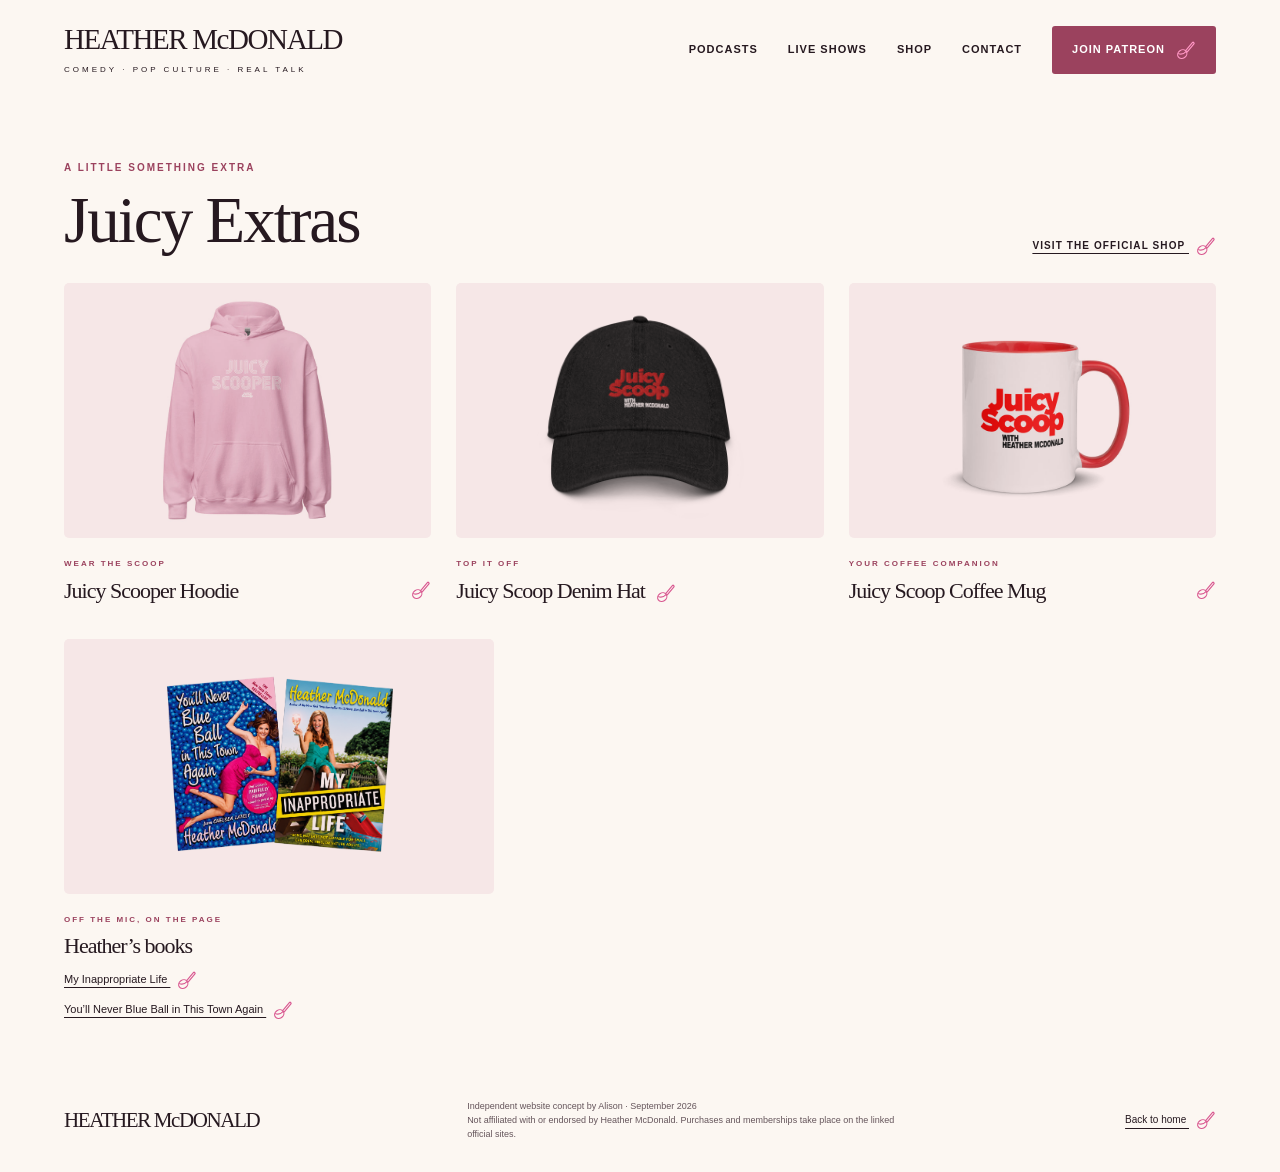
==== shop.html @ 8f09fab6 "Add Juicy Extras page and refine reference imagery and icons" ====
<!doctype html>
<html lang="en"><head><meta charset="utf-8"><meta name="viewport" content="width=device-width,initial-scale=1"><meta name="theme-color" content="#faf4ef"><meta name="description" content="Comedy, pop culture and real talk with Heather McDonald. Explore Juicy Scoop, Juicy Crimes, live shows and Juicy Extras."><title>Juicy Extras | Heather McDonald</title><link rel="icon" href="favicon.svg" type="image/svg+xml"><link rel="stylesheet" href="styles.css?v=20260922-9"><script src="script.js" defer></script></head>
<body id="top"><a class="skip" href="#main">Skip to content</a><header class="header"><a class="brand" href="index.html">HEATHER McDONALD<span>COMEDY · POP CULTURE · REAL TALK</span></a><button class="menu" type="button" aria-expanded="false" aria-controls="navigation">Menu <span aria-hidden="true">☰</span></button><nav id="navigation" aria-label="Main navigation"><a href="index.html#podcasts">Podcasts</a><a href="index.html#live">Live shows</a><a href="shop.html">Shop</a><a href="https://heathermcdonald.net/#contact">Contact</a><a class="nav-join" href="https://www.patreon.com/cw/juicyscoop">Join Patreon <span aria-hidden="true"><svg class="scoop-icon" viewBox="0 0 32 32" aria-hidden="true" fill="none" stroke="currentColor" stroke-width="1.7"><path d="m17 17 10-12c1-1 3 1 2 2L19 19"/><ellipse cx="12" cy="22" rx="7" ry="6" transform="rotate(-35 12 22)"/><path d="M6 21c4 2 8 1 12-3"/></svg></span></a></nav></header>
<main id="main" class="extras-page"><section class="shop section" id="products"><div class="section-heading"><div><p class="eyebrow">A little something extra</p><h1>Juicy Extras</h1></div><a class="text-link" href="https://juicyscoopshop.com/">Visit the official shop <svg class="scoop-icon" viewBox="0 0 32 32" aria-hidden="true" fill="none" stroke="currentColor" stroke-width="1.7"><path d="m17 17 10-12c1-1 3 1 2 2L19 19"/><ellipse cx="12" cy="22" rx="7" ry="6" transform="rotate(-35 12 22)"/><path d="M6 21c4 2 8 1 12-3"/></svg></a></div><div class="products"><article class="product"><a class="product-image" href="https://juicyscoopshop.com/products/official-juicy-scooper-hoodie"><img src="assets/hoodie.jpg" alt="Official Juicy Scooper light pink hoodie" loading="lazy" width="600" height="600"></a><p class="eyebrow">Wear the scoop</p><h3><a href="https://juicyscoopshop.com/products/official-juicy-scooper-hoodie">Juicy Scooper Hoodie <span aria-hidden="true"><svg class="scoop-icon" viewBox="0 0 32 32" aria-hidden="true" fill="none" stroke="currentColor" stroke-width="1.7"><path d="m17 17 10-12c1-1 3 1 2 2L19 19"/><ellipse cx="12" cy="22" rx="7" ry="6" transform="rotate(-35 12 22)"/><path d="M6 21c4 2 8 1 12-3"/></svg></span></a></h3></article><article class="product"><a class="product-image" href="https://juicyscoopshop.com/products/juicy-scoop-with-heather-mcdonald-denim-hat?variant=46493162897695"><img src="assets/hat.jpg" alt="Black Juicy Scoop denim hat with red and white embroidery" width="600" height="600"></a><p class="eyebrow">Top it off</p><h3><a href="https://juicyscoopshop.com/products/juicy-scoop-with-heather-mcdonald-denim-hat?variant=46493162897695">Juicy Scoop Denim Hat <svg class="scoop-icon" viewBox="0 0 32 32" aria-hidden="true" fill="none" stroke="currentColor" stroke-width="1.7"><path d="m17 17 10-12c1-1 3 1 2 2L19 19"/><ellipse cx="12" cy="22" rx="7" ry="6" transform="rotate(-35 12 22)"/><path d="M6 21c4 2 8 1 12-3"/></svg></a></h3></article><article class="product"><a class="product-image" href="https://juicyscoopshop.com/products/juicy-scoop-with-heather-mcdonald-coffee-mug"><img src="assets/mug.jpg" alt="Juicy Scoop white coffee mug with a red interior" loading="lazy" width="600" height="600"></a><p class="eyebrow">Your coffee companion</p><h3><a href="https://juicyscoopshop.com/products/juicy-scoop-with-heather-mcdonald-coffee-mug">Juicy Scoop Coffee Mug <span aria-hidden="true"><svg class="scoop-icon" viewBox="0 0 32 32" aria-hidden="true" fill="none" stroke="currentColor" stroke-width="1.7"><path d="m17 17 10-12c1-1 3 1 2 2L19 19"/><ellipse cx="12" cy="22" rx="7" ry="6" transform="rotate(-35 12 22)"/><path d="M6 21c4 2 8 1 12-3"/></svg></span></a></h3></article><article class="product books"><div class="product-image"><img src="assets/books.png" alt="Heather’s memoirs: You’ll Never Blue Ball in This Town Again and My Inappropriate Life" loading="lazy" width="1466" height="1078"></div><p class="eyebrow">Off the mic, on the page</p><h3>Heather’s books</h3><a class="book-link" href="https://www.simonandschuster.com/books/My-Inappropriate-Life/Heather-McDonald/9781451672237">My Inappropriate Life <svg class="scoop-icon" viewBox="0 0 32 32" aria-hidden="true" fill="none" stroke="currentColor" stroke-width="1.7"><path d="m17 17 10-12c1-1 3 1 2 2L19 19"/><ellipse cx="12" cy="22" rx="7" ry="6" transform="rotate(-35 12 22)"/><path d="M6 21c4 2 8 1 12-3"/></svg></a><a class="book-link" href="https://www.simonandschuster.com/books/Youll-Never-Blue-Ball-in-This-Town-Again/Heather-McDonald/9781439176283">You’ll Never Blue Ball in This Town Again <svg class="scoop-icon" viewBox="0 0 32 32" aria-hidden="true" fill="none" stroke="currentColor" stroke-width="1.7"><path d="m17 17 10-12c1-1 3 1 2 2L19 19"/><ellipse cx="12" cy="22" rx="7" ry="6" transform="rotate(-35 12 22)"/><path d="M6 21c4 2 8 1 12-3"/></svg></a></article></div></section>
</main><footer><a class="brand" href="index.html">HEATHER McDONALD</a><p>Independent website concept by Alison · September 2026<br>Not affiliated with or endorsed by Heather McDonald. Purchases and memberships take place on the linked official sites.</p><a href="index.html">Back to home <svg class="scoop-icon" viewBox="0 0 32 32" aria-hidden="true" fill="none" stroke="currentColor" stroke-width="1.7"><path d="m17 17 10-12c1-1 3 1 2 2L19 19"/><ellipse cx="12" cy="22" rx="7" ry="6" transform="rotate(-35 12 22)"/><path d="M6 21c4 2 8 1 12-3"/></svg></a></footer></body></html>
---- styles.css ----
:root{--paper:#fcf7f2;--ink:#261920;--berry:#9b425e;--blush:#f5e0e2;--line:#dfc7cb;--muted:#65555b}*{box-sizing:border-box}html{scroll-behavior:smooth;scroll-padding-top:25px}body{margin:0;color:var(--ink);background:var(--paper);font:15px/1.6 Arial,Helvetica,sans-serif}a{color:inherit;text-underline-offset:5px}a,button{-webkit-tap-highlight-color:transparent}a:focus-visible,button:focus-visible{outline:3px solid #286ca0;outline-offset:5px}button{font:inherit}img{display:block;max-width:100%}.skip{position:absolute;left:20px;top:-80px;z-index:20;background:white;padding:10px}.skip:focus{top:10px}.header{min-height:100px;max-width:1600px;margin:auto;display:flex;align-items:center;justify-content:space-between;gap:30px;padding:20px 5%}.brand{font:29px/1.05 Georgia,'Times New Roman',serif;letter-spacing:-1.4px;text-decoration:none;white-space:nowrap}.brand span{display:block;font:8px/1.5 Arial,sans-serif;letter-spacing:3px;margin-top:10px}.header nav{display:flex;align-items:center;gap:30px}.header nav a{text-decoration:none;font-size:11px;letter-spacing:1px;text-transform:uppercase;font-weight:700}.header nav a:hover{color:var(--berry)}.header .nav-join{padding:13px 20px;background:var(--berry);color:white;border-radius:3px}.menu{display:none}.hero{position:relative;display:grid;grid-template-columns:54% 46%;background:#f2dedc;max-width:1600px;margin:auto;overflow:hidden}.hero-copy{z-index:1;padding:50px 0 54px 12%;background:linear-gradient(90deg,#faf2ed 50%,#f7e8e3);align-self:stretch}.eyebrow{font-size:10px;letter-spacing:2px;text-transform:uppercase;font-weight:700;color:var(--berry);margin:0 0 15px}h1,h2,h3{font-family:Georgia,'Times New Roman',serif;font-weight:400}h1{font-size:clamp(58px,5.4vw,86px);line-height:.99;letter-spacing:-4px;margin:18px 0 22px}h1 em,h2 em{color:var(--berry);font-weight:400}h1 em{letter-spacing:-4.5px}.intro{max-width:460px;margin:0 20px 27px 0;font-size:15px;line-height:1.65}.hero-photo{position:relative;min-width:0}.hero-photo img{width:100%;height:100%;object-fit:cover;object-position:53% center}.hero-photo:after{content:'';position:absolute;inset:0;background:linear-gradient(90deg,#f7e8e3 0,transparent 13%);pointer-events:none}.hero-side{position:absolute;left:25px;bottom:50px;font-size:8px;letter-spacing:2px;writing-mode:vertical-rl;transform:rotate(180deg)}.actions{display:flex;gap:12px;flex-wrap:wrap}.button{display:inline-flex;align-items:center;justify-content:space-between;gap:22px;min-height:48px;padding:13px 22px;background:var(--berry);color:white;border:1px solid var(--berry);border-radius:3px;font-size:10px;font-weight:700;letter-spacing:1.2px;text-transform:uppercase;text-decoration:none;transition:background .2s}.button:hover{background:#77324a;color:white}.secondary{background:transparent;color:var(--ink);border-color:#746167}.quick-links{max-width:1440px;margin:auto;display:flex;justify-content:center;align-items:center;gap:45px;padding:22px 30px;border-bottom:1px solid var(--line)}.quick-links>span{font-size:9px;letter-spacing:1.6px;color:var(--muted)}.quick-links a{font-size:12px;font-weight:700;text-decoration:none}.quick-links small{display:block;font-size:9px;color:var(--muted);font-weight:400}.section{max-width:1440px;padding:48px 5%;margin:auto}.section-heading{display:flex;justify-content:space-between;align-items:end;gap:30px;margin-bottom:26px}.section-heading .eyebrow{margin-bottom:8px}h2{font-size:44px;line-height:1.12;letter-spacing:-1.8px;margin:0}p{margin-top:0}.section-heading>p{font-size:13px;color:var(--muted);margin-bottom:3px}.podcast-grid{display:grid;grid-template-columns:1fr 1fr;gap:24px}.podcast{display:grid;grid-template-columns:46% 54%;align-items:center;background:#f8e8e9;border-radius:5px;overflow:hidden}.cover{display:block;padding:16px}.cover img{aspect-ratio:1;object-fit:contain;border-radius:3px}.podcast-copy{padding:22px 25px 22px 8px}.podcast-copy .eyebrow{font-size:8px;letter-spacing:1.2px;margin-bottom:9px}h3{font-size:30px;letter-spacing:-1px;line-height:1.1;margin:0 0 13px}.podcast-copy p:not(.eyebrow){font-size:12px;line-height:1.6;color:var(--muted);margin-bottom:17px}.text-link{font-size:10px;text-transform:uppercase;letter-spacing:1.1px;font-weight:700;white-space:nowrap}.two-up{display:grid;grid-template-columns:1fr 1fr;gap:24px;padding-top:0;padding-bottom:0}.two-up article{padding:34px 38px;border:1px solid var(--line);border-radius:5px}.two-up p:not(.eyebrow){font-size:13px;max-width:410px;margin:20px 0 24px}.two-up h2{font-size:43px}.live{background:#f5ece5}.membership{background:#8d4059;color:white}.membership .eyebrow,.membership h2 em{color:#ffe3e8}.light{background:#fff5ef;color:var(--ink);border-color:#fff5ef}.products{display:grid;grid-template-columns:repeat(3,1fr);gap:25px}.product-image{display:block;background:#f6e7e7;border-radius:5px;overflow:hidden;height:255px;margin-bottom:20px}.product-image img{width:100%;height:100%;object-fit:contain;mix-blend-mode:multiply;padding:10px}.books .product-image img{padding:24px}.product .eyebrow{font-size:8px;margin-bottom:8px}.product h3{font-size:22px;margin-bottom:10px}.product h3 a{text-decoration:none}.product h3 span{font:16px Arial;float:right}.book-link{display:block;font-size:11px;line-height:1.5;margin-top:8px}.social{padding-top:26px;padding-bottom:26px;display:flex;justify-content:center;gap:55px;align-items:center;background:#f5e7e2;border-top:1px solid var(--line);border-bottom:1px solid var(--line)}.social h2{font-size:35px;font-style:italic}.social-icons{display:flex;gap:20px}.social-icons a{display:grid;place-items:center;min-width:44px;min-height:44px}.social-icons svg{width:24px;height:24px;fill:currentColor}footer{max-width:1440px;margin:auto;padding:30px 5%;display:flex;align-items:center;justify-content:space-between;gap:35px}footer .brand{font-size:21px}footer p{font-size:9px;color:var(--muted);max-width:450px;margin:0}footer>a:last-child{font-size:10px;white-space:nowrap}@media(min-width:1500px){h1{font-size:86px}.wide-break{display:none}.hero-copy{padding-bottom:66px;padding-top:66px}}@media(max-width:1100px){.header{padding:20px 4%;min-height:90px}.brand{font-size:24px}.header nav{gap:18px}.hero-copy{padding-left:10%;padding-top:40px}h1{font-size:60px;letter-spacing:-3px}h1 em{letter-spacing:-3px}.hero-side{left:16px}.quick-links{gap:25px}.podcast{grid-template-columns:43% 57%}.podcast-copy{padding-right:16px}h3{font-size:27px}.product-image{height:220px}.two-up h2{font-size:36px}}@media(max-width:760px){.header{position:relative;flex-wrap:wrap;gap:15px;min-height:85px;padding:20px 6%}.brand{font-size:25px}.brand span{font-size:7px;letter-spacing:2.5px}.menu{display:block;min-height:44px;background:transparent;border:1px solid var(--line);border-radius:3px;font-size:11px;padding:8px 12px}.header nav{display:none;width:100%;flex-direction:column;align-items:stretch;gap:0;padding-top:5px}.header nav.open{display:flex}.header nav a{padding:14px 0;min-height:44px}.header .nav-join{margin-top:5px;text-align:center}.hero{grid-template-columns:1fr}.hero-copy{padding:34px 7% 35px;background:linear-gradient(110deg,#faf2ed,#f7e8e3)}h1{font-size:clamp(48px,9.5vw,68px);letter-spacing:-3px;margin:15px 0 20px}h1 em{letter-spacing:-2.8px}.wide-break{display:none}.hero .eyebrow{font-size:8px;letter-spacing:1.5px}.intro{font-size:14px;margin-right:0;max-width:540px}.hero-photo{height:360px}.hero-photo img{object-position:center 38%;object-fit:cover}.hero-photo:after,.hero-side{display:none}.button{font-size:9px;padding:12px 17px;gap:15px}.quick-links{display:grid;grid-template-columns:1fr 1fr;gap:8px 25px;padding:20px 7%}.quick-links>span{grid-column:1/-1;margin-bottom:5px}.quick-links a{display:flex;align-items:center;gap:6px;min-height:44px;font-size:11px}.quick-links small{font-size:8px}.section{padding:34px 6%}.section-heading{display:block;margin-bottom:20px}.section-heading>p{margin-top:14px}.section-heading>.text-link{display:inline-block;margin-top:16px}h2{font-size:36px}.podcast-grid{grid-template-columns:1fr;gap:16px}.podcast{grid-template-columns:44% 56%}.podcast-copy{padding:20px 15px 20px 5px}.podcast-copy h3{font-size:28px}.cover{padding:12px}.two-up{grid-template-columns:1fr;padding-top:0;padding-bottom:0;gap:16px}.two-up article{padding:28px}.products{grid-template-columns:1fr 1fr;gap:25px 16px}.product-image{height:190px;margin-bottom:16px}.product h3{font-size:21px;line-height:1.2}.product h3 span{float:none}.books{grid-column:1/-1}.books .product-image{height:260px}.social{gap:20px;flex-wrap:wrap;padding:25px}.social h2{font-size:32px}.social-icons{gap:12px}footer{flex-wrap:wrap;padding:28px 6%;gap:20px}footer p{order:3;width:100%}footer .brand{font-size:20px}footer>a:last-child{margin-left:auto}}@media(max-width:370px){.brand{font-size:21px}h1{font-size:44px}.hero-photo{height:310px}.product-image{height:160px}.podcast-copy h3{font-size:24px}.podcast-copy p:not(.eyebrow){font-size:11px}.actions{gap:8px}.button{padding:12px 14px}}@media(prefers-reduced-motion:reduce){html{scroll-behavior:auto}*{transition:none!important}}
.cover img{width:100%;height:auto;aspect-ratio:1;object-fit:contain}
.quick-links a{display:inline-flex;align-items:center;gap:6px}
/* Compact reference composition: three equal features below the hero. */
.feature-row{display:grid;grid-template-columns:repeat(3,minmax(0,1fr));max-width:1600px;margin:auto;padding:20px 3%;gap:18px}.feature-card{min-width:0;min-height:290px;background:#fbe4e9;border-radius:5px;padding:25px;overflow:hidden}.feature-card h2{font-size:clamp(25px,2.3vw,36px);line-height:1.12;letter-spacing:-1px;margin:0 0 17px}.feature-card .eyebrow{margin-bottom:21px}.feature-card p:not(.eyebrow){font-size:13px;line-height:1.6;margin-bottom:21px}.feature-card .text-link{display:inline-flex;align-items:center;min-height:35px;white-space:normal;line-height:1.4}.headphones{float:right;font-size:22px;line-height:12px}.mini-covers{display:flex;gap:12px;margin-bottom:9px}.mini-covers a{width:110px;max-width:44%}.mini-covers img{width:100%;height:auto;aspect-ratio:1;object-fit:contain;border-radius:2px}.live-card,.shop-card{display:grid;grid-template-columns:minmax(0,1fr) 34%;gap:14px;align-items:center}.live-card{background:#f4ece5;padding-right:12px}.feature-copy{min-width:0}.stage-photo{height:255px;overflow:hidden}.stage-photo img{width:100%;height:100%;object-fit:cover;object-position:85% center}.shop-card{padding-right:0;grid-template-columns:minmax(0,1fr) 35%}.merch-photo{display:block;height:255px}.merch-photo img{width:100%;height:100%;object-fit:cover;object-position:center;mix-blend-mode:multiply}.social{max-width:1600px}@media(max-width:1100px) and (min-width:761px){.feature-row{gap:12px;padding:18px 2%}.feature-card{padding:20px 16px}.live-card,.shop-card{padding-right:8px;grid-template-columns:minmax(0,1fr) 30%;gap:8px}.feature-card h2{font-size:25px}.stage-photo,.merch-photo{height:260px}.feature-card .eyebrow{font-size:9px;letter-spacing:1.3px}}@media(max-width:760px){.feature-row{grid-template-columns:1fr;padding:20px 6%;gap:16px}.feature-card{min-height:0;padding:25px}.feature-card h2{font-size:31px}.mini-covers a{width:115px}.live-card,.shop-card{grid-template-columns:minmax(0,1fr) 34%;padding-right:12px}.stage-photo,.merch-photo{height:235px}.feature-card .eyebrow{margin-bottom:17px}}
.stage-photo img{object-position:65% center;transform:scale(1.12)}
/* Match the supplied compact image-led reference proportions. */
.feature-row{padding:20px 3%;gap:22px}.feature-card{height:310px;min-height:0;padding:24px;border-radius:12px;box-shadow:0 3px 16px #8d405908}.feature-card h2{font-size:clamp(26px,2.4vw,40px);letter-spacing:-1.4px;margin-bottom:17px}.feature-card .eyebrow{margin-bottom:12px}.podcast-card{display:flex;flex-direction:column}.podcast-card h2{font-size:clamp(25px,2.2vw,35px);max-width:90%;margin:0 0 15px}.headphones{position:absolute;right:22px;top:20px;width:43px;height:43px;border:1px solid #bd9865;border-radius:50%;padding:8px;color:#a68152}.headphones svg{width:100%;height:100%}.podcast-card{position:relative}.mini-covers{gap:13px;margin:0 0 6px;flex:1;min-height:0}.mini-covers a{width:50%;max-width:none;min-width:0;height:100%;overflow:hidden;background:#fff8f4;border-radius:5px}.mini-covers img{width:100%;height:100%;object-fit:contain;aspect-ratio:auto}.podcast-card>.text-link{margin-top:auto;flex-shrink:0}.live-card{grid-template-columns:minmax(0,1fr) 50%;gap:12px;padding:6px 6px 6px 24px}.live-card .feature-copy{height:100%;display:flex;flex-direction:column;padding:18px 0 6px}.live-card h2{font-size:clamp(29px,2.65vw,43px)}.live-card .text-link{margin-top:auto}.stage-photo{height:100%;border-radius:6px}.stage-photo img{object-position:65% center;transform:scale(1.15)}.shop-card{position:relative;grid-template-columns:43% 57%;gap:0;padding:24px 0 24px 24px}.shop-card .feature-copy{height:100%;display:flex;flex-direction:column;position:relative;z-index:1}.shop-card .text-link{margin-top:auto}.shop-card h2{font-size:clamp(32px,3vw,47px)}.shop-card p:not(.eyebrow){font-size:12px}.merch-photo{position:relative;height:100%;min-width:0}.merch-photo>img{height:100%;width:135%;max-width:none;object-fit:contain;position:absolute;left:-15%;top:-16%;mix-blend-mode:multiply}.merch-photo .merch-mug{width:72%;height:54%;left:23%;top:54%;object-fit:contain}.feature-card p:not(.eyebrow){font-size:12px}.quick-links{border-top:1px solid var(--line)}@media(min-width:1600px){.feature-card{height:330px}}@media(max-width:1000px) and (min-width:761px){.feature-row{gap:12px;padding:16px 2%}.feature-card{height:285px;padding:18px}.podcast-card h2{font-size:24px;max-width:100%}.headphones{display:none}.live-card{padding:6px 6px 6px 16px;grid-template-columns:50% 50%;gap:0}.live-card h2{font-size:27px}.shop-card{padding:18px 0 18px 16px}.shop-card h2{font-size:30px}.feature-card .text-link{font-size:8px}.feature-card .eyebrow{font-size:8px}.feature-card p:not(.eyebrow){font-size:11px}}@media(max-width:760px){.feature-row{padding:18px 6%;gap:16px}.feature-card{height:310px}.podcast-card h2{font-size:29px}.live-card h2{font-size:36px}.shop-card h2{font-size:40px}.live-card,.shop-card{grid-template-columns:48% 52%}.mini-covers{max-height:145px}.feature-card p:not(.eyebrow){font-size:13px}}
.live-card h2{font-size:clamp(26px,2.2vw,35px)}.merch-photo>img:not(.merch-mug){height:91%;top:-4%}.stage-photo img{transform:scale(1.22)}
.stage-photo{display:flex;align-items:center;background:#201e1e}.stage-photo img{width:100%;height:100%;object-fit:contain;object-position:center;transform:none}.mini-covers{flex:none;height:112px;margin-top:auto}.mini-covers img{object-fit:cover;object-position:center 25%}.podcast-card>.text-link{margin-top:6px}@media(max-width:760px){.mini-covers{height:115px}.stage-photo img{object-fit:contain}}
.stage-photo{position:relative}.stage-photo img{object-fit:cover;object-position:68% center;transform:scale(1.1)}
.scoop-icon{width:22px;height:22px;display:inline-block;vertical-align:middle;flex-shrink:0;color:#d95991;margin-left:5px}.button .scoop-icon,.nav-join .scoop-icon{color:currentColor}.mini-covers{height:auto;aspect-ratio:4.1;flex:none;margin-top:auto}.mini-covers a{position:relative;height:100%;aspect-ratio:2}.mini-covers img{height:100%;width:100%;object-fit:cover}.mini-covers a:first-child img{transform:scale(1.23);object-position:center 18%}.mini-covers a:last-child img{object-position:center 19%}.merch-photo{position:relative;isolation:isolate}.merch-photo>img{mix-blend-mode:multiply;object-fit:contain}.merch-photo>img.merch-hoodie{width:120%;height:84%;left:-10%;top:-3%;z-index:0}.merch-photo>img.merch-hat{width:65%;height:43%;left:-5%;top:59%;z-index:1}.merch-photo>img.merch-mug{width:54%;height:43%;left:49%;top:60%;z-index:2}.platform-link{min-width:48px;min-height:48px;justify-content:center;flex-direction:column}.platform-link svg{width:32px;height:32px}.platform-link small{font-size:8px}.extras-page .shop{padding-top:60px}.extras-page .products{grid-template-columns:repeat(3,1fr)}.extras-page .books{grid-column:1/-1;max-width:430px}.extras-page .section-heading h2{font-size:65px}@media(max-width:760px){.mini-covers{height:auto;max-height:none;aspect-ratio:4}.quick-links{display:flex;flex-wrap:wrap;gap:14px 24px;justify-content:center}.quick-links>span{width:100%;text-align:center}.extras-page .products{grid-template-columns:1fr 1fr}.extras-page .books{grid-column:auto}.extras-page .section-heading h2{font-size:48px}}
.merch-photo{isolation:auto}.mini-covers a:first-child img{object-position:center top;transform-origin:center top}.scoop-icon{color:#d95991}.button .scoop-icon,.nav-join .scoop-icon{color:#ff97c4}
.mini-covers a:first-child img{transform:scale(1.23) translateY(-7%)}.stage-photo img{position:absolute;width:671.5%;max-width:none;height:112.9%;left:-325.6%;top:0;object-fit:fill;transform:none}.extras-page h1{font-size:65px;margin:0;line-height:1.12;letter-spacing:-2px}@media(max-width:760px){.extras-page h1{font-size:48px}}
.stage-photo{width:100%;height:auto;aspect-ratio:305/349;align-self:center;background:transparent}
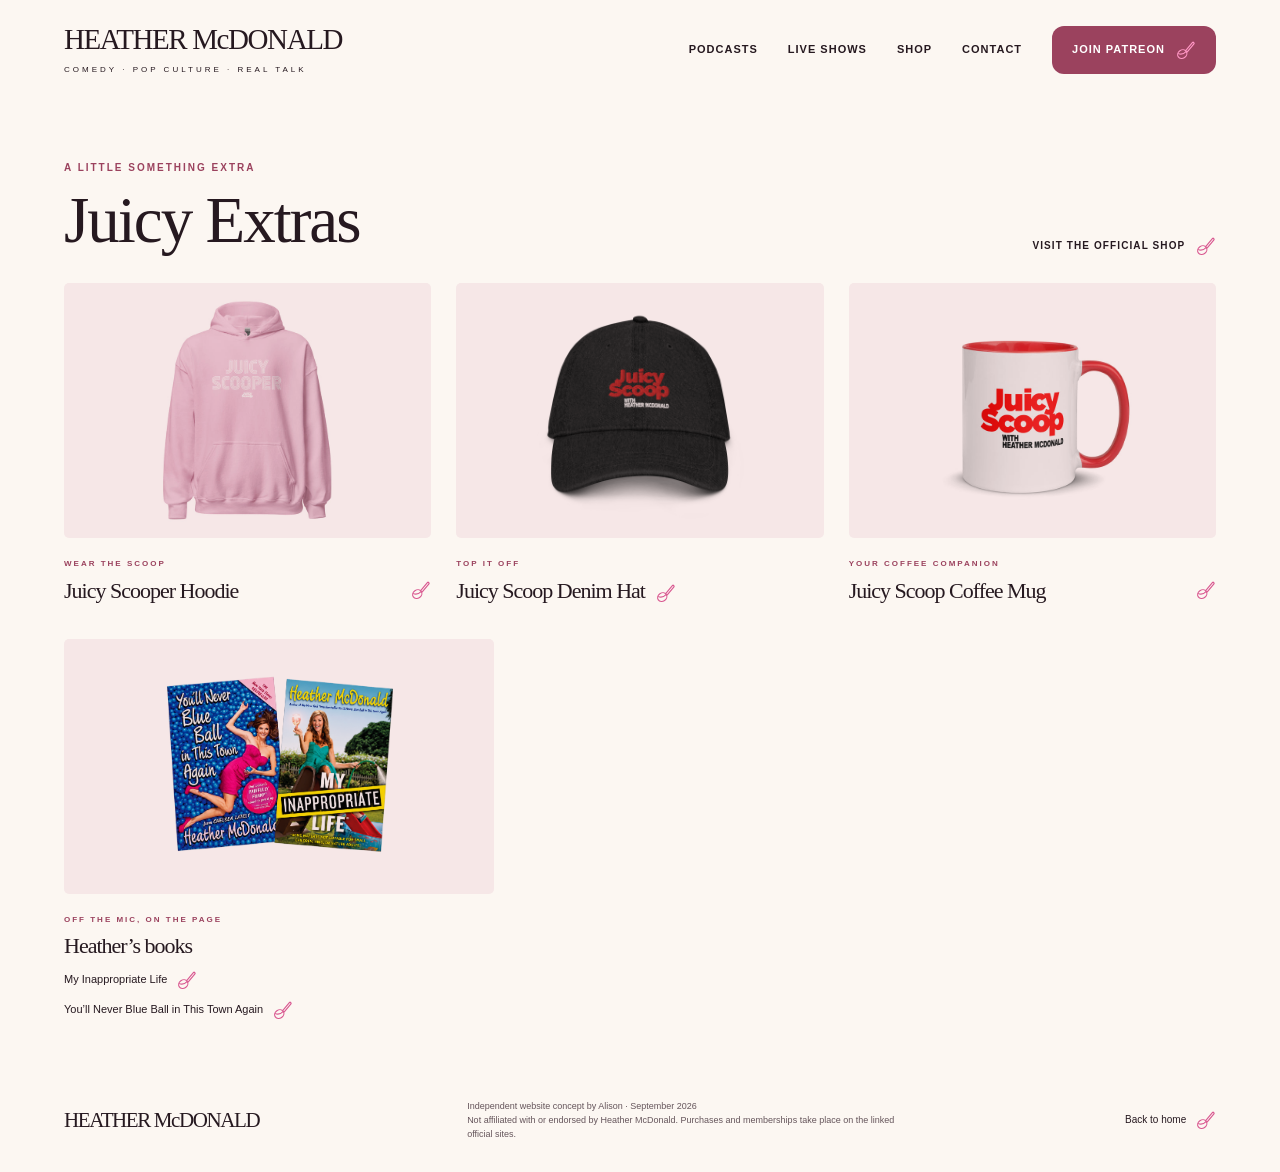
==== commit a44eee6e: "Soften button corners and pink tone; remove link underlines" ====
--- a/shop.html
+++ b/shop.html
@@ -1,5 +1,5 @@
 <!doctype html>
-<html lang="en"><head><meta charset="utf-8"><meta name="viewport" content="width=device-width,initial-scale=1"><meta name="theme-color" content="#faf4ef"><meta name="description" content="Comedy, pop culture and real talk with Heather McDonald. Explore Juicy Scoop, Juicy Crimes, live shows and Juicy Extras."><title>Juicy Extras | Heather McDonald</title><link rel="icon" href="favicon.svg" type="image/svg+xml"><link rel="stylesheet" href="styles.css?v=20260922-9"><script src="script.js" defer></script></head>
+<html lang="en"><head><meta charset="utf-8"><meta name="viewport" content="width=device-width,initial-scale=1"><meta name="theme-color" content="#faf4ef"><meta name="description" content="Comedy, pop culture and real talk with Heather McDonald. Explore Juicy Scoop, Juicy Crimes, live shows and Juicy Extras."><title>Juicy Extras | Heather McDonald</title><link rel="icon" href="favicon.svg" type="image/svg+xml"><link rel="stylesheet" href="styles.css?v=20260922-12"><script src="script.js" defer></script></head>
 <body id="top"><a class="skip" href="#main">Skip to content</a><header class="header"><a class="brand" href="index.html">HEATHER McDONALD<span>COMEDY · POP CULTURE · REAL TALK</span></a><button class="menu" type="button" aria-expanded="false" aria-controls="navigation">Menu <span aria-hidden="true">☰</span></button><nav id="navigation" aria-label="Main navigation"><a href="index.html#podcasts">Podcasts</a><a href="index.html#live">Live shows</a><a href="shop.html">Shop</a><a href="https://heathermcdonald.net/#contact">Contact</a><a class="nav-join" href="https://www.patreon.com/cw/juicyscoop">Join Patreon <span aria-hidden="true"><svg class="scoop-icon" viewBox="0 0 32 32" aria-hidden="true" fill="none" stroke="currentColor" stroke-width="1.7"><path d="m17 17 10-12c1-1 3 1 2 2L19 19"/><ellipse cx="12" cy="22" rx="7" ry="6" transform="rotate(-35 12 22)"/><path d="M6 21c4 2 8 1 12-3"/></svg></span></a></nav></header>
 <main id="main" class="extras-page"><section class="shop section" id="products"><div class="section-heading"><div><p class="eyebrow">A little something extra</p><h1>Juicy Extras</h1></div><a class="text-link" href="https://juicyscoopshop.com/">Visit the official shop <svg class="scoop-icon" viewBox="0 0 32 32" aria-hidden="true" fill="none" stroke="currentColor" stroke-width="1.7"><path d="m17 17 10-12c1-1 3 1 2 2L19 19"/><ellipse cx="12" cy="22" rx="7" ry="6" transform="rotate(-35 12 22)"/><path d="M6 21c4 2 8 1 12-3"/></svg></a></div><div class="products"><article class="product"><a class="product-image" href="https://juicyscoopshop.com/products/official-juicy-scooper-hoodie"><img src="assets/hoodie.jpg" alt="Official Juicy Scooper light pink hoodie" loading="lazy" width="600" height="600"></a><p class="eyebrow">Wear the scoop</p><h3><a href="https://juicyscoopshop.com/products/official-juicy-scooper-hoodie">Juicy Scooper Hoodie <span aria-hidden="true"><svg class="scoop-icon" viewBox="0 0 32 32" aria-hidden="true" fill="none" stroke="currentColor" stroke-width="1.7"><path d="m17 17 10-12c1-1 3 1 2 2L19 19"/><ellipse cx="12" cy="22" rx="7" ry="6" transform="rotate(-35 12 22)"/><path d="M6 21c4 2 8 1 12-3"/></svg></span></a></h3></article><article class="product"><a class="product-image" href="https://juicyscoopshop.com/products/juicy-scoop-with-heather-mcdonald-denim-hat?variant=46493162897695"><img src="assets/hat.jpg" alt="Black Juicy Scoop denim hat with red and white embroidery" width="600" height="600"></a><p class="eyebrow">Top it off</p><h3><a href="https://juicyscoopshop.com/products/juicy-scoop-with-heather-mcdonald-denim-hat?variant=46493162897695">Juicy Scoop Denim Hat <svg class="scoop-icon" viewBox="0 0 32 32" aria-hidden="true" fill="none" stroke="currentColor" stroke-width="1.7"><path d="m17 17 10-12c1-1 3 1 2 2L19 19"/><ellipse cx="12" cy="22" rx="7" ry="6" transform="rotate(-35 12 22)"/><path d="M6 21c4 2 8 1 12-3"/></svg></a></h3></article><article class="product"><a class="product-image" href="https://juicyscoopshop.com/products/juicy-scoop-with-heather-mcdonald-coffee-mug"><img src="assets/mug.jpg" alt="Juicy Scoop white coffee mug with a red interior" loading="lazy" width="600" height="600"></a><p class="eyebrow">Your coffee companion</p><h3><a href="https://juicyscoopshop.com/products/juicy-scoop-with-heather-mcdonald-coffee-mug">Juicy Scoop Coffee Mug <span aria-hidden="true"><svg class="scoop-icon" viewBox="0 0 32 32" aria-hidden="true" fill="none" stroke="currentColor" stroke-width="1.7"><path d="m17 17 10-12c1-1 3 1 2 2L19 19"/><ellipse cx="12" cy="22" rx="7" ry="6" transform="rotate(-35 12 22)"/><path d="M6 21c4 2 8 1 12-3"/></svg></span></a></h3></article><article class="product books"><div class="product-image"><img src="assets/books.png" alt="Heather’s memoirs: You’ll Never Blue Ball in This Town Again and My Inappropriate Life" loading="lazy" width="1466" height="1078"></div><p class="eyebrow">Off the mic, on the page</p><h3>Heather’s books</h3><a class="book-link" href="https://www.simonandschuster.com/books/My-Inappropriate-Life/Heather-McDonald/9781451672237">My Inappropriate Life <svg class="scoop-icon" viewBox="0 0 32 32" aria-hidden="true" fill="none" stroke="currentColor" stroke-width="1.7"><path d="m17 17 10-12c1-1 3 1 2 2L19 19"/><ellipse cx="12" cy="22" rx="7" ry="6" transform="rotate(-35 12 22)"/><path d="M6 21c4 2 8 1 12-3"/></svg></a><a class="book-link" href="https://www.simonandschuster.com/books/Youll-Never-Blue-Ball-in-This-Town-Again/Heather-McDonald/9781439176283">You’ll Never Blue Ball in This Town Again <svg class="scoop-icon" viewBox="0 0 32 32" aria-hidden="true" fill="none" stroke="currentColor" stroke-width="1.7"><path d="m17 17 10-12c1-1 3 1 2 2L19 19"/><ellipse cx="12" cy="22" rx="7" ry="6" transform="rotate(-35 12 22)"/><path d="M6 21c4 2 8 1 12-3"/></svg></a></article></div></section>
 </main><footer><a class="brand" href="index.html">HEATHER McDONALD</a><p>Independent website concept by Alison · September 2026<br>Not affiliated with or endorsed by Heather McDonald. Purchases and memberships take place on the linked official sites.</p><a href="index.html">Back to home <svg class="scoop-icon" viewBox="0 0 32 32" aria-hidden="true" fill="none" stroke="currentColor" stroke-width="1.7"><path d="m17 17 10-12c1-1 3 1 2 2L19 19"/><ellipse cx="12" cy="22" rx="7" ry="6" transform="rotate(-35 12 22)"/><path d="M6 21c4 2 8 1 12-3"/></svg></a></footer></body></html>
--- a/styles.css
+++ b/styles.css
@@ -13,3 +13,8 @@
 .merch-photo{isolation:auto}.mini-covers a:first-child img{object-position:center top;transform-origin:center top}.scoop-icon{color:#d95991}.button .scoop-icon,.nav-join .scoop-icon{color:#ff97c4}
 .mini-covers a:first-child img{transform:scale(1.23) translateY(-7%)}.stage-photo img{position:absolute;width:671.5%;max-width:none;height:112.9%;left:-325.6%;top:0;object-fit:fill;transform:none}.extras-page h1{font-size:65px;margin:0;line-height:1.12;letter-spacing:-2px}@media(max-width:760px){.extras-page h1{font-size:48px}}
 .stage-photo{width:100%;height:auto;aspect-ratio:305/349;align-self:center;background:transparent}
+/* Reference emphasis and opaque foreground merchandise. */
+.live-card h2 em{display:inline-block;font-size:1.6em;line-height:1.04}.merch-photo>img.merch-mug{mix-blend-mode:normal;clip-path:ellipse(45% 43% at 50% 51%)}
+.merch-photo>img.merch-mug{height:auto;aspect-ratio:1;mix-blend-mode:multiply;clip-path:none}.merch-photo>img.mug-body{mix-blend-mode:normal;clip-path:polygon(20% 24%,21% 22%,27% 21%,39% 20.4%,53% 20.6%,64% 21.5%,69% 23%,70% 31%,69% 64%,69% 74%,68% 80%,63% 83%,52% 85%,39% 85%,29% 83%,23% 80%,20% 77%);z-index:3}
+/* Softer reference buttons and clean, un-underlined links. */
+a{text-decoration:none}.button{border-radius:12px}.header .nav-join{border-radius:12px}.hero .actions .button:first-child{background:#98576e;border-color:#98576e}.hero .actions .button:first-child:hover{background:#84475d;border-color:#84475d}
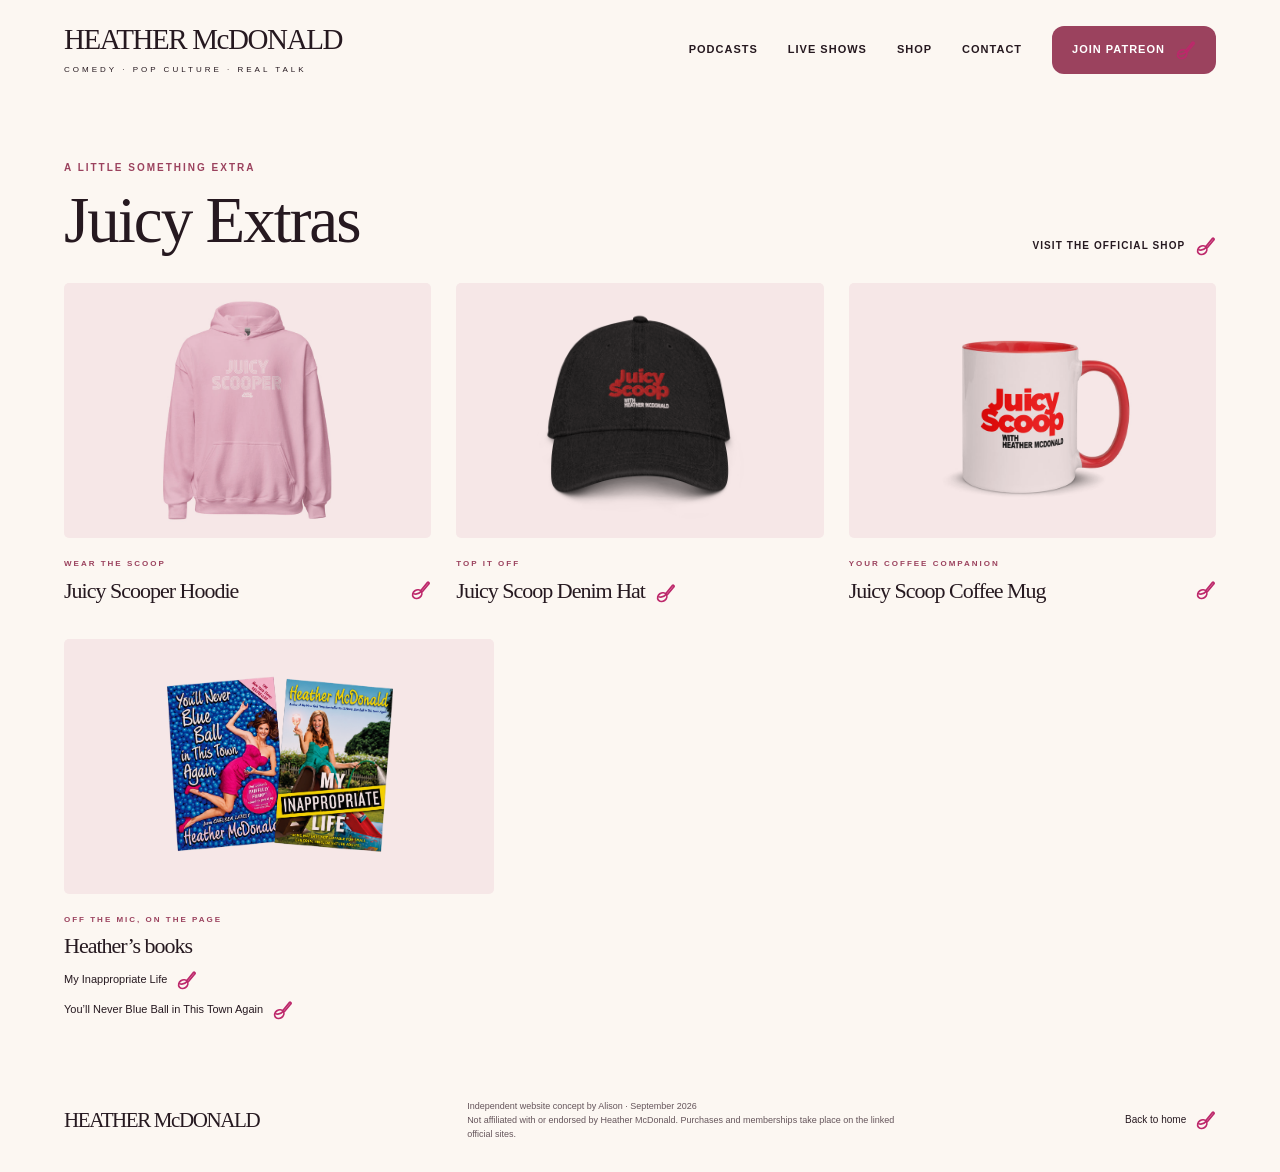
==== commit a50b8488: "Shorten podcast button label and strengthen pink scoop icons" ====
--- a/shop.html
+++ b/shop.html
@@ -1,5 +1,5 @@
 <!doctype html>
-<html lang="en"><head><meta charset="utf-8"><meta name="viewport" content="width=device-width,initial-scale=1"><meta name="theme-color" content="#faf4ef"><meta name="description" content="Comedy, pop culture and real talk with Heather McDonald. Explore Juicy Scoop, Juicy Crimes, live shows and Juicy Extras."><title>Juicy Extras | Heather McDonald</title><link rel="icon" href="favicon.svg" type="image/svg+xml"><link rel="stylesheet" href="styles.css?v=20260922-12"><script src="script.js" defer></script></head>
+<html lang="en"><head><meta charset="utf-8"><meta name="viewport" content="width=device-width,initial-scale=1"><meta name="theme-color" content="#faf4ef"><meta name="description" content="Comedy, pop culture and real talk with Heather McDonald. Explore Juicy Scoop, Juicy Crimes, live shows and Juicy Extras."><title>Juicy Extras | Heather McDonald</title><link rel="icon" href="favicon.svg" type="image/svg+xml"><link rel="stylesheet" href="styles.css?v=20260922-15"><script src="script.js" defer></script></head>
 <body id="top"><a class="skip" href="#main">Skip to content</a><header class="header"><a class="brand" href="index.html">HEATHER McDONALD<span>COMEDY · POP CULTURE · REAL TALK</span></a><button class="menu" type="button" aria-expanded="false" aria-controls="navigation">Menu <span aria-hidden="true">☰</span></button><nav id="navigation" aria-label="Main navigation"><a href="index.html#podcasts">Podcasts</a><a href="index.html#live">Live shows</a><a href="shop.html">Shop</a><a href="https://heathermcdonald.net/#contact">Contact</a><a class="nav-join" href="https://www.patreon.com/cw/juicyscoop">Join Patreon <span aria-hidden="true"><svg class="scoop-icon" viewBox="0 0 32 32" aria-hidden="true" fill="none" stroke="currentColor" stroke-width="1.7"><path d="m17 17 10-12c1-1 3 1 2 2L19 19"/><ellipse cx="12" cy="22" rx="7" ry="6" transform="rotate(-35 12 22)"/><path d="M6 21c4 2 8 1 12-3"/></svg></span></a></nav></header>
 <main id="main" class="extras-page"><section class="shop section" id="products"><div class="section-heading"><div><p class="eyebrow">A little something extra</p><h1>Juicy Extras</h1></div><a class="text-link" href="https://juicyscoopshop.com/">Visit the official shop <svg class="scoop-icon" viewBox="0 0 32 32" aria-hidden="true" fill="none" stroke="currentColor" stroke-width="1.7"><path d="m17 17 10-12c1-1 3 1 2 2L19 19"/><ellipse cx="12" cy="22" rx="7" ry="6" transform="rotate(-35 12 22)"/><path d="M6 21c4 2 8 1 12-3"/></svg></a></div><div class="products"><article class="product"><a class="product-image" href="https://juicyscoopshop.com/products/official-juicy-scooper-hoodie"><img src="assets/hoodie.jpg" alt="Official Juicy Scooper light pink hoodie" loading="lazy" width="600" height="600"></a><p class="eyebrow">Wear the scoop</p><h3><a href="https://juicyscoopshop.com/products/official-juicy-scooper-hoodie">Juicy Scooper Hoodie <span aria-hidden="true"><svg class="scoop-icon" viewBox="0 0 32 32" aria-hidden="true" fill="none" stroke="currentColor" stroke-width="1.7"><path d="m17 17 10-12c1-1 3 1 2 2L19 19"/><ellipse cx="12" cy="22" rx="7" ry="6" transform="rotate(-35 12 22)"/><path d="M6 21c4 2 8 1 12-3"/></svg></span></a></h3></article><article class="product"><a class="product-image" href="https://juicyscoopshop.com/products/juicy-scoop-with-heather-mcdonald-denim-hat?variant=46493162897695"><img src="assets/hat.jpg" alt="Black Juicy Scoop denim hat with red and white embroidery" width="600" height="600"></a><p class="eyebrow">Top it off</p><h3><a href="https://juicyscoopshop.com/products/juicy-scoop-with-heather-mcdonald-denim-hat?variant=46493162897695">Juicy Scoop Denim Hat <svg class="scoop-icon" viewBox="0 0 32 32" aria-hidden="true" fill="none" stroke="currentColor" stroke-width="1.7"><path d="m17 17 10-12c1-1 3 1 2 2L19 19"/><ellipse cx="12" cy="22" rx="7" ry="6" transform="rotate(-35 12 22)"/><path d="M6 21c4 2 8 1 12-3"/></svg></a></h3></article><article class="product"><a class="product-image" href="https://juicyscoopshop.com/products/juicy-scoop-with-heather-mcdonald-coffee-mug"><img src="assets/mug.jpg" alt="Juicy Scoop white coffee mug with a red interior" loading="lazy" width="600" height="600"></a><p class="eyebrow">Your coffee companion</p><h3><a href="https://juicyscoopshop.com/products/juicy-scoop-with-heather-mcdonald-coffee-mug">Juicy Scoop Coffee Mug <span aria-hidden="true"><svg class="scoop-icon" viewBox="0 0 32 32" aria-hidden="true" fill="none" stroke="currentColor" stroke-width="1.7"><path d="m17 17 10-12c1-1 3 1 2 2L19 19"/><ellipse cx="12" cy="22" rx="7" ry="6" transform="rotate(-35 12 22)"/><path d="M6 21c4 2 8 1 12-3"/></svg></span></a></h3></article><article class="product books"><div class="product-image"><img src="assets/books.png" alt="Heather’s memoirs: You’ll Never Blue Ball in This Town Again and My Inappropriate Life" loading="lazy" width="1466" height="1078"></div><p class="eyebrow">Off the mic, on the page</p><h3>Heather’s books</h3><a class="book-link" href="https://www.simonandschuster.com/books/My-Inappropriate-Life/Heather-McDonald/9781451672237">My Inappropriate Life <svg class="scoop-icon" viewBox="0 0 32 32" aria-hidden="true" fill="none" stroke="currentColor" stroke-width="1.7"><path d="m17 17 10-12c1-1 3 1 2 2L19 19"/><ellipse cx="12" cy="22" rx="7" ry="6" transform="rotate(-35 12 22)"/><path d="M6 21c4 2 8 1 12-3"/></svg></a><a class="book-link" href="https://www.simonandschuster.com/books/Youll-Never-Blue-Ball-in-This-Town-Again/Heather-McDonald/9781439176283">You’ll Never Blue Ball in This Town Again <svg class="scoop-icon" viewBox="0 0 32 32" aria-hidden="true" fill="none" stroke="currentColor" stroke-width="1.7"><path d="m17 17 10-12c1-1 3 1 2 2L19 19"/><ellipse cx="12" cy="22" rx="7" ry="6" transform="rotate(-35 12 22)"/><path d="M6 21c4 2 8 1 12-3"/></svg></a></article></div></section>
 </main><footer><a class="brand" href="index.html">HEATHER McDONALD</a><p>Independent website concept by Alison · September 2026<br>Not affiliated with or endorsed by Heather McDonald. Purchases and memberships take place on the linked official sites.</p><a href="index.html">Back to home <svg class="scoop-icon" viewBox="0 0 32 32" aria-hidden="true" fill="none" stroke="currentColor" stroke-width="1.7"><path d="m17 17 10-12c1-1 3 1 2 2L19 19"/><ellipse cx="12" cy="22" rx="7" ry="6" transform="rotate(-35 12 22)"/><path d="M6 21c4 2 8 1 12-3"/></svg></a></footer></body></html>
--- a/styles.css
+++ b/styles.css
@@ -18,3 +18,7 @@
 .merch-photo>img.merch-mug{height:auto;aspect-ratio:1;mix-blend-mode:multiply;clip-path:none}.merch-photo>img.mug-body{mix-blend-mode:normal;clip-path:polygon(20% 24%,21% 22%,27% 21%,39% 20.4%,53% 20.6%,64% 21.5%,69% 23%,70% 31%,69% 64%,69% 74%,68% 80%,63% 83%,52% 85%,39% 85%,29% 83%,23% 80%,20% 77%);z-index:3}
 /* Softer reference buttons and clean, un-underlined links. */
 a{text-decoration:none}.button{border-radius:12px}.header .nav-join{border-radius:12px}.hero .actions .button:first-child{background:#98576e;border-color:#98576e}.hero .actions .button:first-child:hover{background:#84475d;border-color:#84475d}
+.mini-covers a:first-child img{transform:scale(1.23) translateY(-13%)}
+.mini-covers a:first-child img{transform:none;object-fit:contain;object-position:center}.mini-covers{aspect-ratio:auto;height:auto}.mini-covers a{height:auto;aspect-ratio:2}.mini-covers img{height:100%}
+
+.scoop-icon,.button .scoop-icon,.nav-join .scoop-icon{color:#bd286b;stroke-width:2.5}
